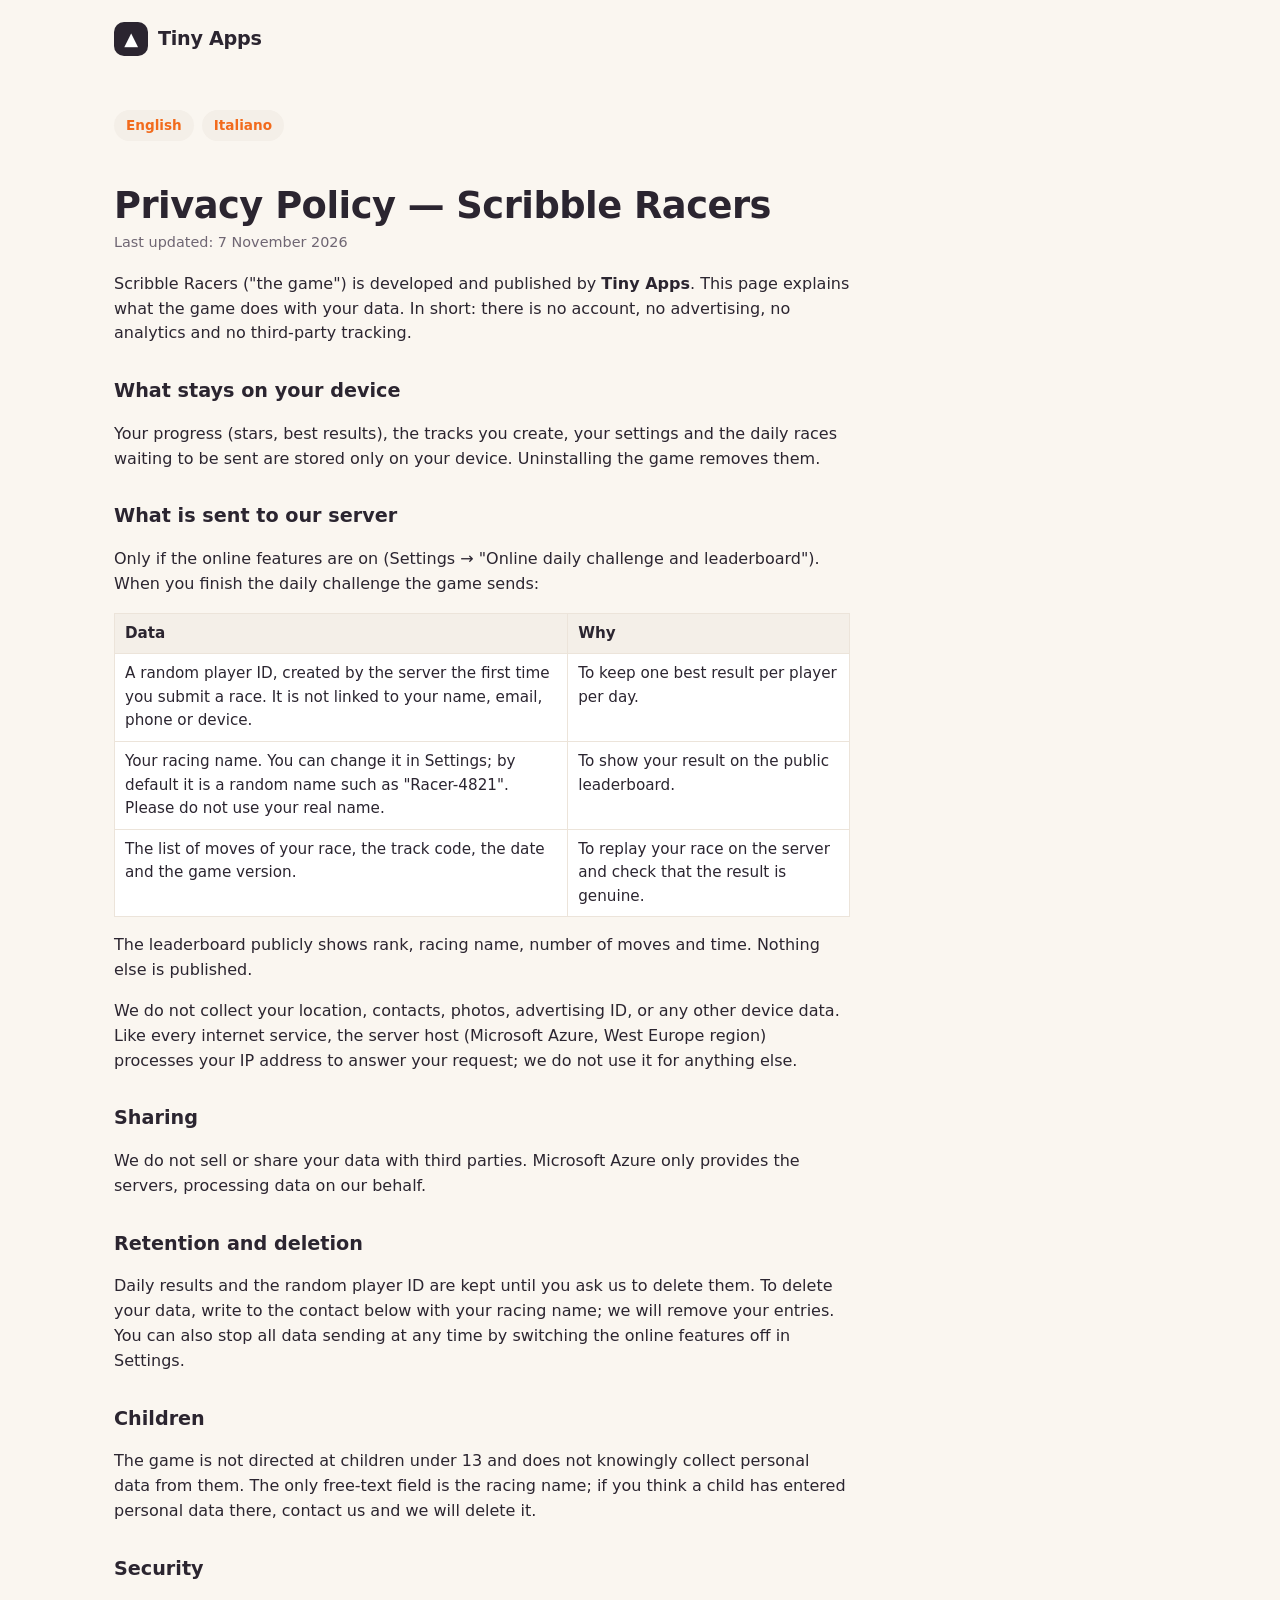
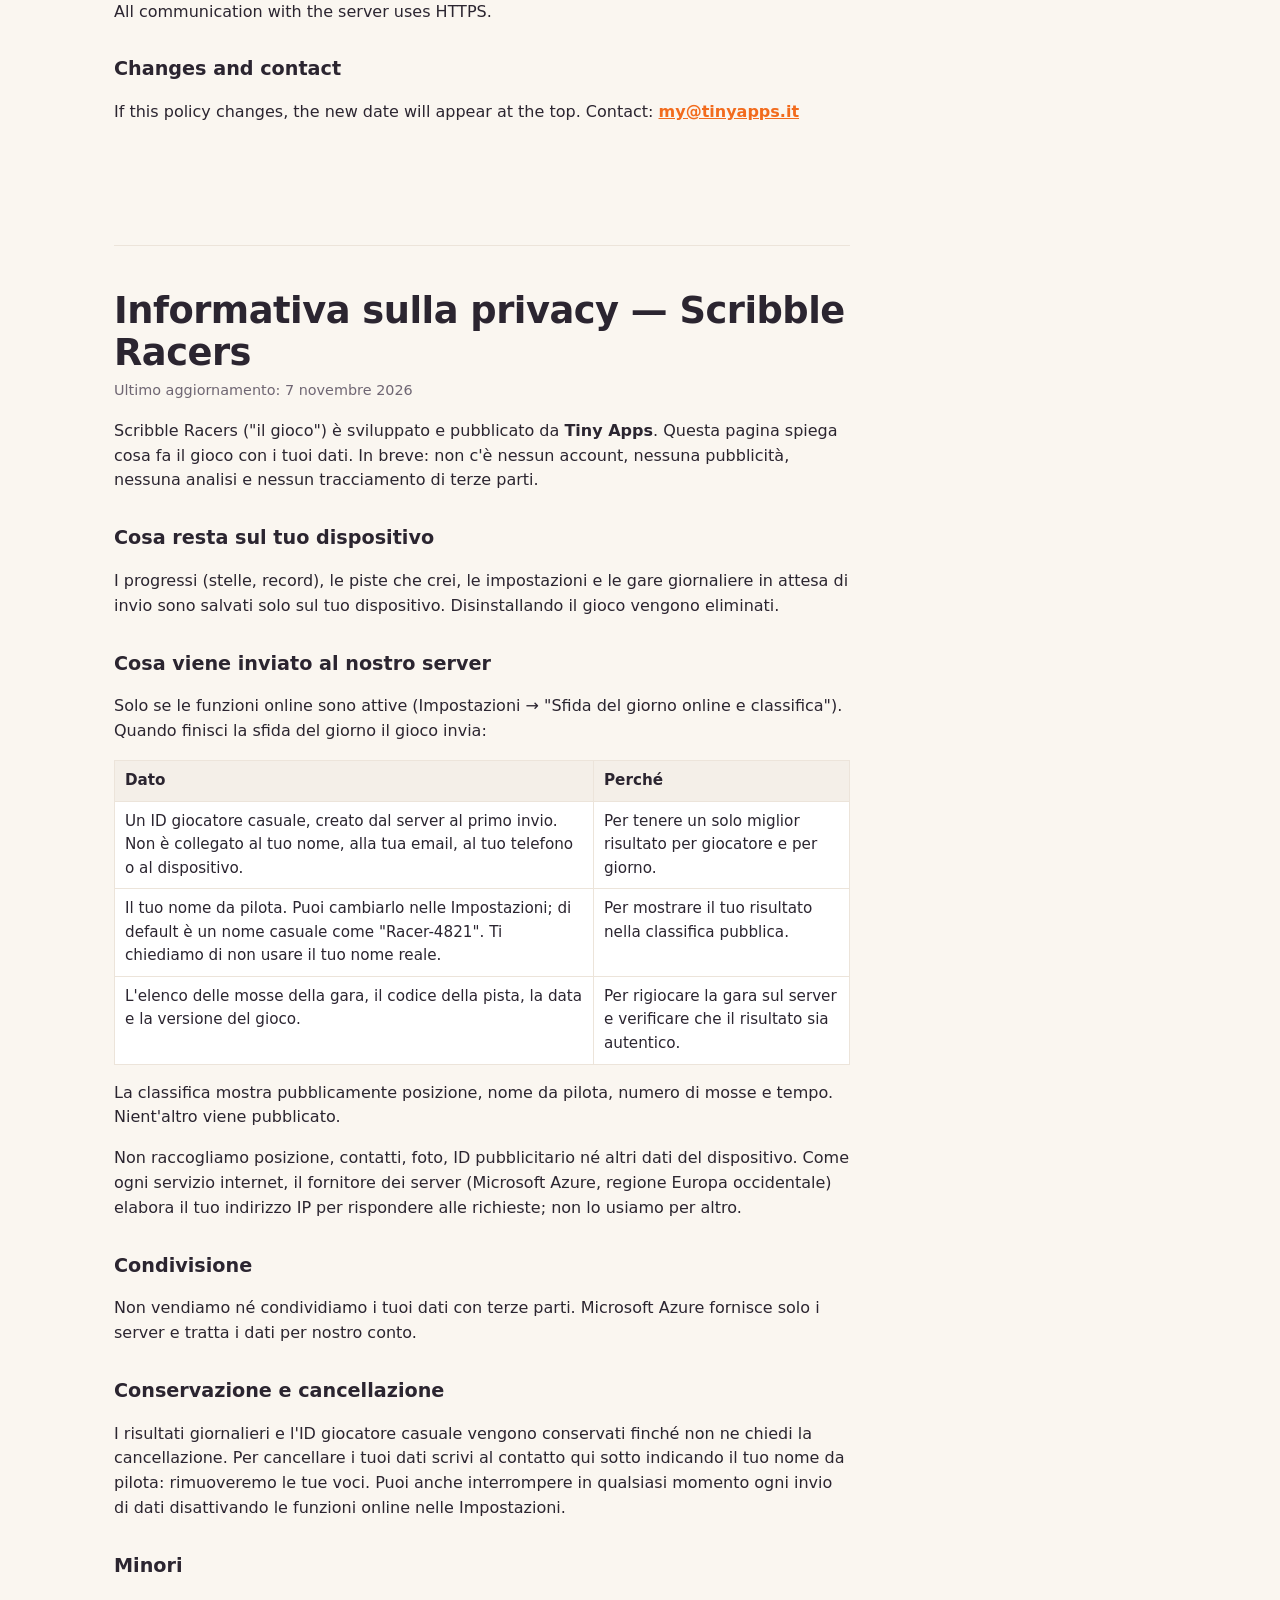
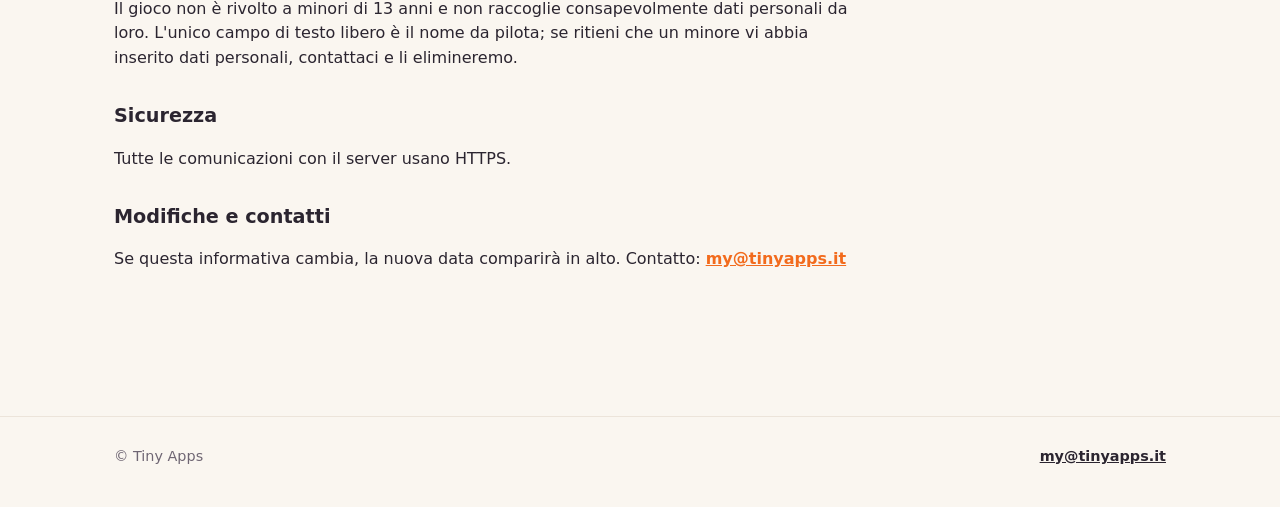
==== scribble-racers/privacy/index.html @ 5f65c5de "Add contact page, game privacy policies and CLAUDE.md - contact.html with my@tinyapps.it - Unlinked " ====
<!DOCTYPE html>
<html lang="en">
<head>
<meta charset="utf-8">
<meta name="viewport" content="width=device-width, initial-scale=1">
<title>Scribble Racers – Privacy Policy · Tiny Apps</title>
<meta name="description" content="Privacy policy of Scribble Racers, a game by Tiny Apps.">
<link rel="icon" href="data:image/svg+xml,<svg xmlns='http://www.w3.org/2000/svg' viewBox='0 0 100 100'><text y='.9em' font-size='90'>🎮</text></svg>">
<link rel="stylesheet" href="/style.css">
</head>
<body>
<div class="wrap">
  <nav>
    <a class="brand" href="/"><span class="mark">▲</span><span class="name">Tiny Apps</span></a>
  </nav>

  <main class="legal">
    <div class="langnav"><a href="#en">English</a><a href="#it">Italiano</a></div>

    <section id="en" lang="en">
      <h1>Privacy Policy — Scribble Racers</h1>
      <p class="date">Last updated: 7 November 2026</p>
      <p>Scribble Racers ("the game") is developed and published by <strong>Tiny Apps</strong>. This page explains what the game does with your data. In short: there is no account, no advertising, no analytics and no third-party tracking.</p>

      <h2>What stays on your device</h2>
      <p>Your progress (stars, best results), the tracks you create, your settings and the daily races waiting to be sent are stored only on your device. Uninstalling the game removes them.</p>

      <h2>What is sent to our server</h2>
      <p>Only if the online features are on (Settings &rarr; "Online daily challenge and leaderboard"). When you finish the daily challenge the game sends:</p>
      <table>
        <tr><th>Data</th><th>Why</th></tr>
        <tr><td>A random player ID, created by the server the first time you submit a race. It is not linked to your name, email, phone or device.</td><td>To keep one best result per player per day.</td></tr>
        <tr><td>Your racing name. You can change it in Settings; by default it is a random name such as "Racer-4821". Please do not use your real name.</td><td>To show your result on the public leaderboard.</td></tr>
        <tr><td>The list of moves of your race, the track code, the date and the game version.</td><td>To replay your race on the server and check that the result is genuine.</td></tr>
      </table>
      <p>The leaderboard publicly shows rank, racing name, number of moves and time. Nothing else is published.</p>
      <p>We do not collect your location, contacts, photos, advertising ID, or any other device data. Like every internet service, the server host (Microsoft Azure, West Europe region) processes your IP address to answer your request; we do not use it for anything else.</p>

      <h2>Sharing</h2>
      <p>We do not sell or share your data with third parties. Microsoft Azure only provides the servers, processing data on our behalf.</p>

      <h2>Retention and deletion</h2>
      <p>Daily results and the random player ID are kept until you ask us to delete them. To delete your data, write to the contact below with your racing name; we will remove your entries. You can also stop all data sending at any time by switching the online features off in Settings.</p>

      <h2>Children</h2>
      <p>The game is not directed at children under 13 and does not knowingly collect personal data from them. The only free-text field is the racing name; if you think a child has entered personal data there, contact us and we will delete it.</p>

      <h2>Security</h2>
      <p>All communication with the server uses HTTPS.</p>

      <h2>Changes and contact</h2>
      <p>If this policy changes, the new date will appear at the top. Contact: <a href="mailto:my@tinyapps.it">my@tinyapps.it</a></p>
    </section>

    <hr>

    <section id="it" lang="it">
      <h1>Informativa sulla privacy — Scribble Racers</h1>
      <p class="date">Ultimo aggiornamento: 7 novembre 2026</p>
      <p>Scribble Racers ("il gioco") è sviluppato e pubblicato da <strong>Tiny Apps</strong>. Questa pagina spiega cosa fa il gioco con i tuoi dati. In breve: non c'è nessun account, nessuna pubblicità, nessuna analisi e nessun tracciamento di terze parti.</p>

      <h2>Cosa resta sul tuo dispositivo</h2>
      <p>I progressi (stelle, record), le piste che crei, le impostazioni e le gare giornaliere in attesa di invio sono salvati solo sul tuo dispositivo. Disinstallando il gioco vengono eliminati.</p>

      <h2>Cosa viene inviato al nostro server</h2>
      <p>Solo se le funzioni online sono attive (Impostazioni &rarr; "Sfida del giorno online e classifica"). Quando finisci la sfida del giorno il gioco invia:</p>
      <table>
        <tr><th>Dato</th><th>Perché</th></tr>
        <tr><td>Un ID giocatore casuale, creato dal server al primo invio. Non è collegato al tuo nome, alla tua email, al tuo telefono o al dispositivo.</td><td>Per tenere un solo miglior risultato per giocatore e per giorno.</td></tr>
        <tr><td>Il tuo nome da pilota. Puoi cambiarlo nelle Impostazioni; di default è un nome casuale come "Racer-4821". Ti chiediamo di non usare il tuo nome reale.</td><td>Per mostrare il tuo risultato nella classifica pubblica.</td></tr>
        <tr><td>L'elenco delle mosse della gara, il codice della pista, la data e la versione del gioco.</td><td>Per rigiocare la gara sul server e verificare che il risultato sia autentico.</td></tr>
      </table>
      <p>La classifica mostra pubblicamente posizione, nome da pilota, numero di mosse e tempo. Nient'altro viene pubblicato.</p>
      <p>Non raccogliamo posizione, contatti, foto, ID pubblicitario né altri dati del dispositivo. Come ogni servizio internet, il fornitore dei server (Microsoft Azure, regione Europa occidentale) elabora il tuo indirizzo IP per rispondere alle richieste; non lo usiamo per altro.</p>

      <h2>Condivisione</h2>
      <p>Non vendiamo né condividiamo i tuoi dati con terze parti. Microsoft Azure fornisce solo i server e tratta i dati per nostro conto.</p>

      <h2>Conservazione e cancellazione</h2>
      <p>I risultati giornalieri e l'ID giocatore casuale vengono conservati finché non ne chiedi la cancellazione. Per cancellare i tuoi dati scrivi al contatto qui sotto indicando il tuo nome da pilota: rimuoveremo le tue voci. Puoi anche interrompere in qualsiasi momento ogni invio di dati disattivando le funzioni online nelle Impostazioni.</p>

      <h2>Minori</h2>
      <p>Il gioco non è rivolto a minori di 13 anni e non raccoglie consapevolmente dati personali da loro. L'unico campo di testo libero è il nome da pilota; se ritieni che un minore vi abbia inserito dati personali, contattaci e li elimineremo.</p>

      <h2>Sicurezza</h2>
      <p>Tutte le comunicazioni con il server usano HTTPS.</p>

      <h2>Modifiche e contatti</h2>
      <p>Se questa informativa cambia, la nuova data comparirà in alto. Contatto: <a href="mailto:my@tinyapps.it">my@tinyapps.it</a></p>
    </section>
  </main>
</div>

<footer>
  <div class="wrap">
    <span>© Tiny Apps</span>
    <a href="mailto:my@tinyapps.it">my@tinyapps.it</a>
  </div>
</footer>
</body>
</html>
---- style.css ----
:root {
  --bg: #faf6f0;
  --card: #ffffff;
  --ink: #2b2530;
  --muted: #6f6673;
  --line: #ece4da;
  --accent: #f26b1d;
  --accent-soft: #fff1e7;
  --blue: #2f5fd0;
  --shadow: 0 1px 2px rgba(43, 37, 48, .06), 0 12px 32px rgba(43, 37, 48, .08);
  --radius: 20px;
}
* { box-sizing: border-box; }
html { scroll-behavior: smooth; }
body {
  margin: 0;
  font-family: "Inter", ui-sans-serif, system-ui, -apple-system, "Segoe UI", Roboto, sans-serif;
  color: var(--ink);
  background: var(--bg);
  line-height: 1.55;
  -webkit-font-smoothing: antialiased;
}
a { color: inherit; }
.wrap { max-width: 1100px; margin: 0 auto; padding: 0 24px; }

/* Nav */
nav { display: flex; align-items: center; justify-content: space-between; padding: 22px 0; }
.brand { display: flex; align-items: center; gap: 10px; font-weight: 800; font-size: 1.2rem; letter-spacing: -.3px; text-decoration: none; }
.brand .mark {
  width: 34px; height: 34px; border-radius: 10px; display: grid; place-items: center;
  background: var(--ink); color: #fff; font-size: 18px;
}
.nav-right { display: flex; align-items: center; gap: 18px; }
.nav-right a.navlink { text-decoration: none; color: var(--muted); font-weight: 600; font-size: .95rem; }
.nav-right a.navlink:hover, .nav-right a.navlink[aria-current] { color: var(--ink); }
.lang { display: inline-flex; border: 1px solid var(--line); background: #fff; border-radius: 999px; padding: 3px; }
.lang button {
  border: 0; background: transparent; font: inherit; font-weight: 700; font-size: .8rem;
  padding: 5px 11px; border-radius: 999px; cursor: pointer; color: var(--muted);
}
.lang button.active { background: var(--ink); color: #fff; }
@media (max-width: 560px) { .nav-right { gap: 12px; } .nav-right a.navlink.opt { display: none; } }
@media (max-width: 400px) { .brand .name { display: none; } }

/* Hero */
.hero { padding: 56px 0 64px; display: grid; gap: 28px; }
.eyebrow {
  display: inline-block; font-size: .78rem; font-weight: 800; letter-spacing: .12em; text-transform: uppercase;
  color: var(--accent);
}
.hero h1 { margin: 10px 0 0; font-size: clamp(2.2rem, 5vw, 3.6rem); line-height: 1.08; letter-spacing: -1.5px; max-width: 16ch; }
.hero .lead { margin: 0; font-size: 1.15rem; color: var(--muted); max-width: 62ch; }
.support {
  display: flex; gap: 16px; align-items: flex-start; background: var(--card); border: 1px solid var(--line);
  border-radius: var(--radius); padding: 20px 22px; max-width: 760px;
}
.support .ico { font-size: 26px; line-height: 1; }
.support p { margin: 0; color: var(--ink); }
.support a { color: var(--accent); font-weight: 700; }

section { padding: 8px 0 56px; }
.section-head { display: flex; flex-wrap: wrap; align-items: baseline; justify-content: space-between; gap: 16px; margin-bottom: 22px; }
.section-head h2 { margin: 0; font-size: 1.6rem; letter-spacing: -.5px; }
.section-head span { color: var(--muted); font-size: .95rem; }

/* Featured games */
.featured { display: grid; gap: 28px; grid-template-columns: repeat(2, 1fr); }
@media (max-width: 860px) { .featured { grid-template-columns: 1fr; } }
.game {
  background: var(--card); border-radius: var(--radius); overflow: hidden; box-shadow: var(--shadow);
  display: flex; flex-direction: column; border: 1px solid var(--line);
  transition: transform .25s ease, box-shadow .25s ease;
}
.game:hover { transform: translateY(-4px); box-shadow: 0 2px 4px rgba(43,37,48,.06), 0 22px 48px rgba(43,37,48,.14); }
.media { position: relative; aspect-ratio: 16 / 10; overflow: hidden; background: #efe6da; }
.media img { position: absolute; inset: 0; width: 100%; height: 100%; object-fit: cover; transition: opacity .45s ease, transform .6s ease; }
.media img.shot { opacity: 0; }
.game:hover .media img.shot { opacity: 1; }
.game:hover .media img { transform: scale(1.03); }
.game.sr .media { background: #ecebe6; }
.game.sr .media img.cover { object-fit: contain; }
.game.oc .media { background: #ecd6b3; }
.game.oc .media img.cover { object-fit: contain; padding: 12px; }
.status {
  position: absolute; top: 14px; left: 14px; z-index: 2; font-size: .75rem; font-weight: 800;
  padding: 5px 11px; border-radius: 999px; background: rgba(255,255,255,.92); color: var(--ink);
  backdrop-filter: blur(4px); box-shadow: 0 2px 8px rgba(0,0,0,.08);
}
.status::before { content: ""; display: inline-block; width: 7px; height: 7px; border-radius: 50%; margin-right: 7px; vertical-align: 1px; background: #2fb36b; }
.status.dev::before { background: #f2a81d; }
.game .body { padding: 24px 26px 26px; display: flex; flex-direction: column; gap: 12px; flex: 1; }
.game h3 { margin: 0; font-size: 1.6rem; letter-spacing: -.5px; }
.game .tagline { margin: 0; font-weight: 700; color: var(--accent); }
.game.sr .tagline { color: #d0342c; }
.game p.desc { margin: 0; color: var(--muted); }
.chips { display: flex; flex-wrap: wrap; gap: 6px; }
.chip { font-size: .75rem; font-weight: 700; padding: 4px 10px; border-radius: 999px; background: #f4efe8; color: var(--muted); }
.stores { margin-top: auto; padding-top: 10px; display: flex; flex-wrap: wrap; gap: 10px; align-items: center; }
.store {
  display: inline-flex; align-items: center; gap: 10px; text-decoration: none;
  padding: 9px 16px 9px 12px; border-radius: 12px; background: var(--ink); color: #fff;
  min-height: 48px; transition: filter .2s, transform .2s;
}
.store:hover { filter: brightness(1.2); }
.store svg { width: 24px; height: 24px; flex: none; }
.store .lbl { display: flex; flex-direction: column; line-height: 1.1; }
.store .lbl small { font-size: .68rem; opacity: .75; font-weight: 600; }
.store .lbl b { font-size: 1rem; }
.store.itch { background: #fa5c5c; }
.store.disabled {
  background: #e9e4de; color: #9a9298; cursor: not-allowed; pointer-events: none; position: relative;
}
.store.disabled svg { filter: grayscale(1); opacity: .55; }
.store .lbl small.soon { color: var(--accent); opacity: 1; font-weight: 800; text-transform: uppercase; letter-spacing: .05em; font-size: .62rem; }

/* Other games */
.others { display: grid; gap: 20px; grid-template-columns: repeat(auto-fit, minmax(300px, 1fr)); }
.mini {
  display: flex; gap: 18px; align-items: flex-start; background: var(--card); border: 1px solid var(--line);
  border-radius: var(--radius); padding: 20px; text-decoration: none; transition: transform .2s, border-color .2s;
}
.mini:hover { transform: translateY(-3px); border-color: #dccfbf; }
.mini .icon { width: 52px; height: 52px; flex: none; border-radius: 14px; display: grid; place-items: center; font-size: 26px; background: #e9f3e3; }
.mini:nth-child(2) .icon { background: #e3edfb; }
.mini h3 { margin: 0 0 2px; font-size: 1.15rem; }
.mini .host { font-size: .8rem; font-weight: 700; color: var(--accent); }
.mini p { margin: 6px 0 0; color: var(--muted); font-size: .95rem; }
.mini .go { margin-top: 10px; font-weight: 700; font-size: .9rem; }

footer { border-top: 1px solid var(--line); padding: 28px 0 40px; color: var(--muted); font-size: .9rem; }
footer .wrap { display: flex; flex-wrap: wrap; gap: 12px; justify-content: space-between; }
footer a { color: var(--ink); font-weight: 600; }

@media (prefers-reduced-motion: reduce) { * { transition: none !important; scroll-behavior: auto !important; } }

/* Contact page */
.contact { padding: 56px 0 72px; max-width: 760px; }
.contact h1 { margin: 10px 0 14px; font-size: clamp(2rem, 4.5vw, 3rem); line-height: 1.1; letter-spacing: -1px; }
.contact .lead { margin: 0 0 28px; font-size: 1.1rem; color: var(--muted); }
.mailbox {
  display: flex; flex-wrap: wrap; align-items: center; gap: 14px 18px; background: var(--card); border: 1px solid var(--line);
  border-radius: var(--radius); padding: 22px 24px; box-shadow: var(--shadow);
}
.mailbox .ico { width: 48px; height: 48px; border-radius: 14px; display: grid; place-items: center; font-size: 24px; background: var(--accent-soft); flex: none; }
.mailbox .addr { flex: 1; min-width: 200px; }
.mailbox .addr small { display: block; color: var(--muted); font-weight: 600; font-size: .8rem; }
.mailbox .addr a { font-size: 1.3rem; font-weight: 800; text-decoration: none; word-break: break-all; }
.mailbox .addr a:hover { color: var(--accent); }
.btn {
  border: 0; font: inherit; cursor: pointer; text-decoration: none; font-weight: 700; font-size: .9rem;
  padding: 10px 16px; border-radius: 12px; background: var(--ink); color: #fff;
}
.btn.ghost { background: #f4efe8; color: var(--ink); }
.btn:hover { filter: brightness(1.15); }
.contact .note { margin-top: 22px; color: var(--muted); font-size: .95rem; }
.contact .note a { color: var(--accent); font-weight: 700; }

/* Legal pages (privacy policies, not linked from the site) */
.legal { max-width: 46rem; padding: 32px 0 72px; }
.legal .langnav { display: flex; gap: 8px; margin-bottom: 8px; }
.legal .langnav a { text-decoration: none; font-weight: 700; font-size: .85rem; padding: 5px 12px; border-radius: 999px; background: #f4efe8; }
.legal .langnav a:hover { background: var(--accent-soft); color: var(--accent); }
.legal h1 { font-size: clamp(1.7rem, 4vw, 2.3rem); line-height: 1.15; letter-spacing: -.5px; margin: 28px 0 4px; }
.legal h2 { font-size: 1.2rem; margin: 30px 0 6px; }
.legal .date { color: var(--muted); font-size: .9rem; margin: 0 0 18px; }
.legal p, .legal li { color: var(--ink); }
.legal a { color: var(--accent); font-weight: 600; }
.legal ul { padding-left: 1.3rem; }
.legal table { border-collapse: collapse; width: 100%; margin: 14px 0; font-size: .95rem; background: var(--card); }
.legal th, .legal td { border: 1px solid var(--line); padding: 8px 10px; text-align: left; vertical-align: top; }
.legal th { background: #f4efe8; }
.legal hr { border: 0; border-top: 1px solid var(--line); margin: 48px 0 8px; }
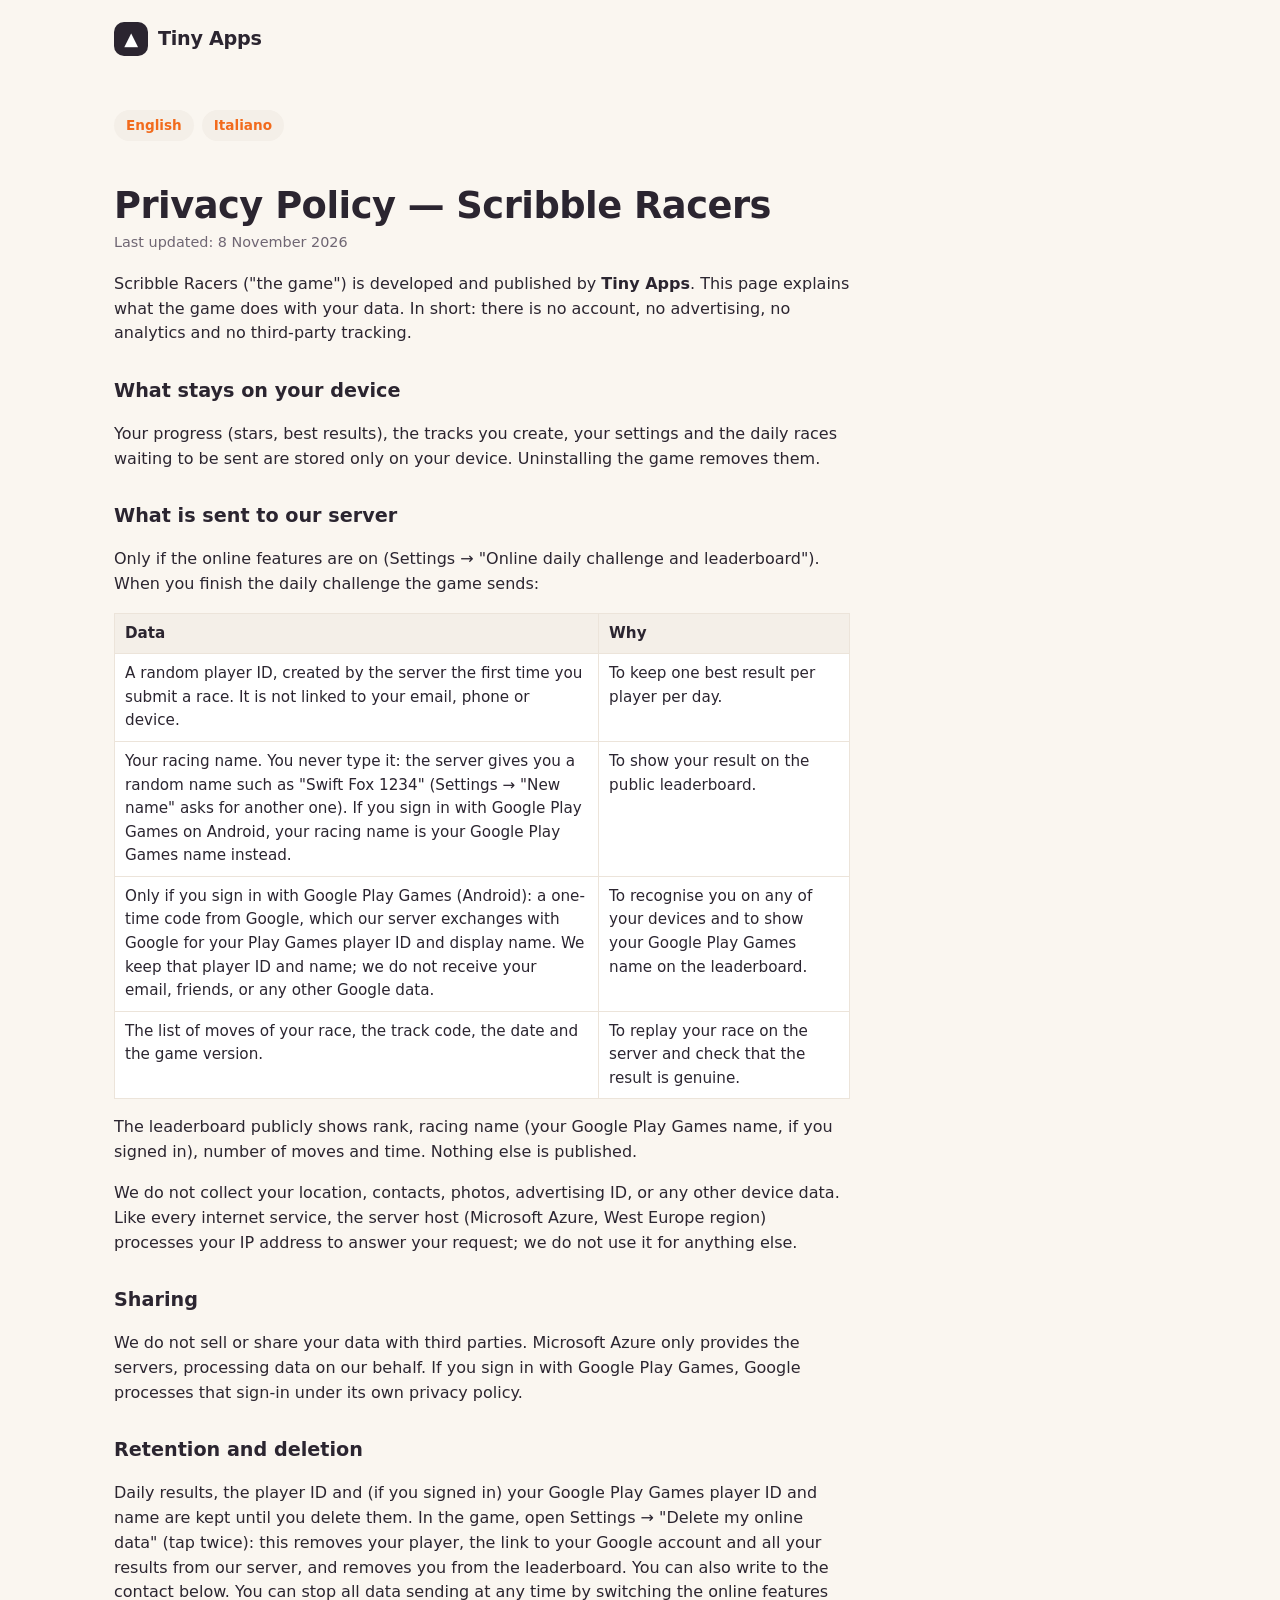
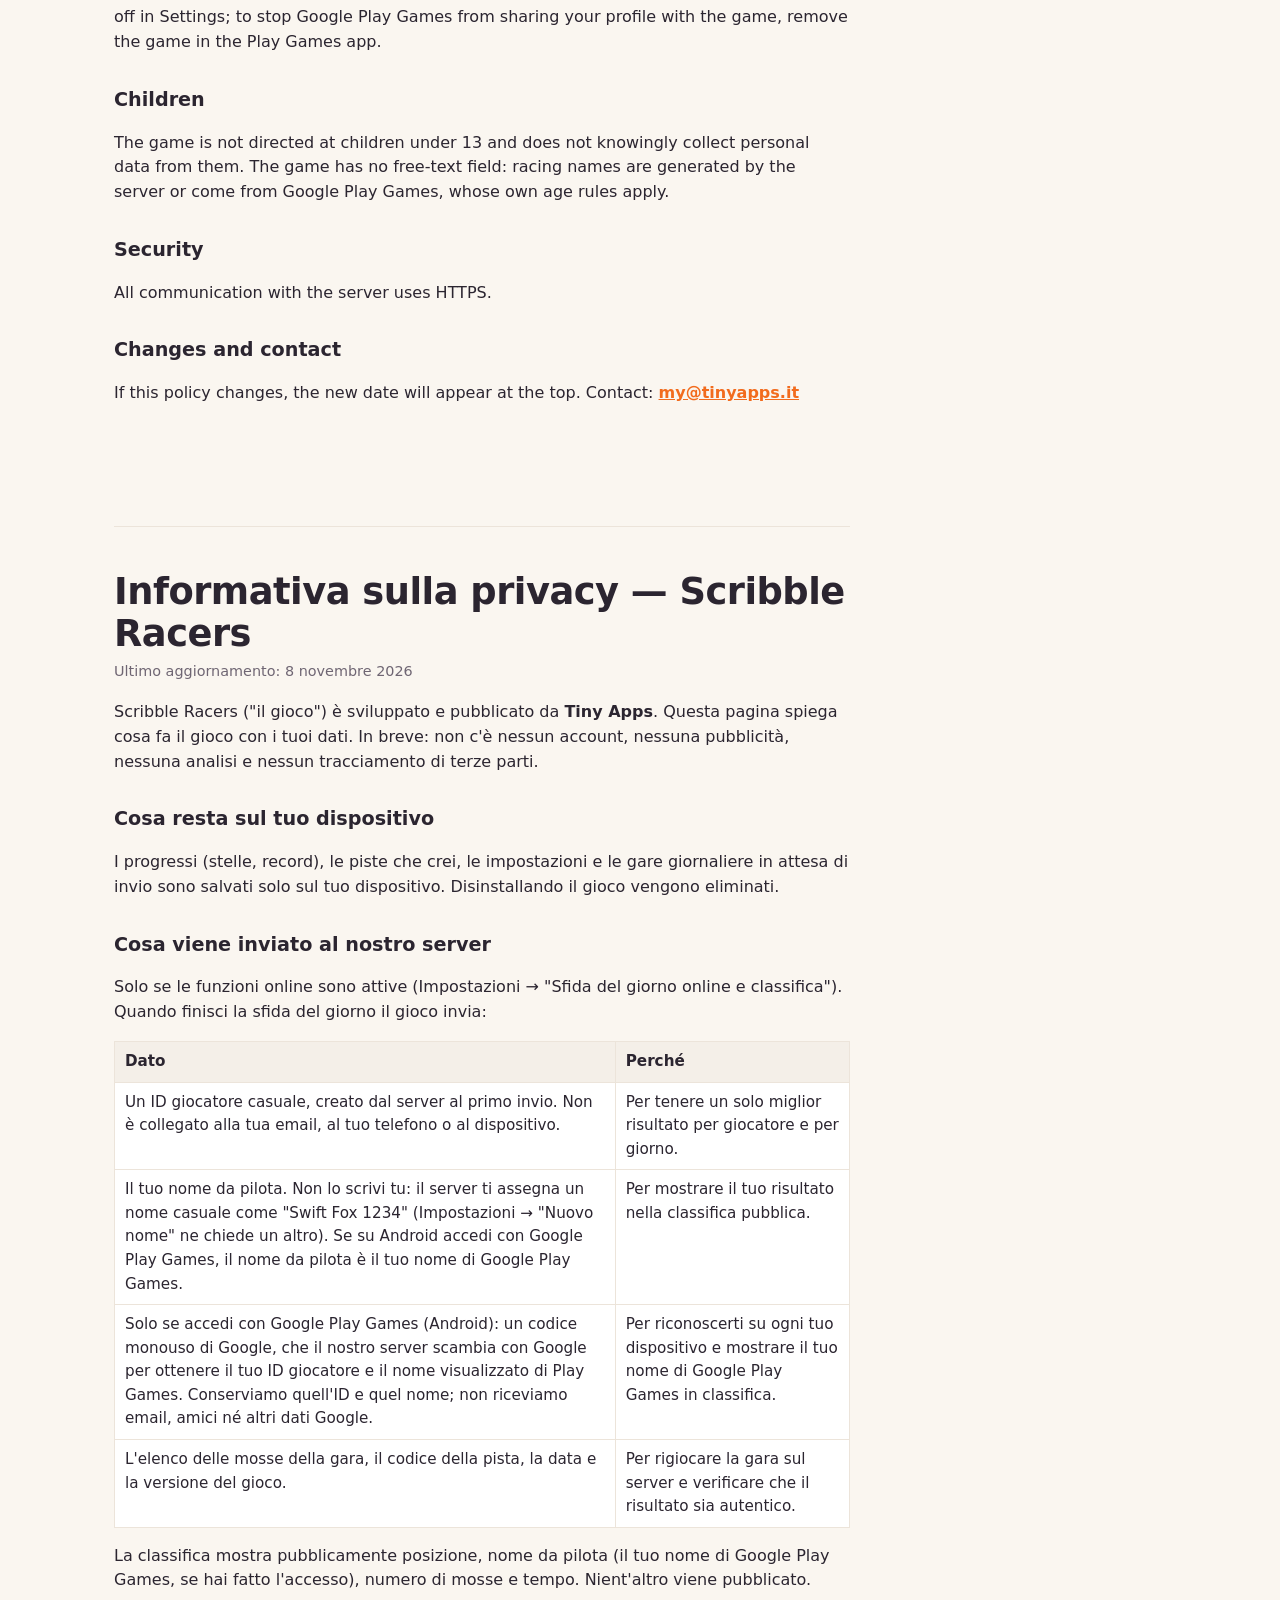
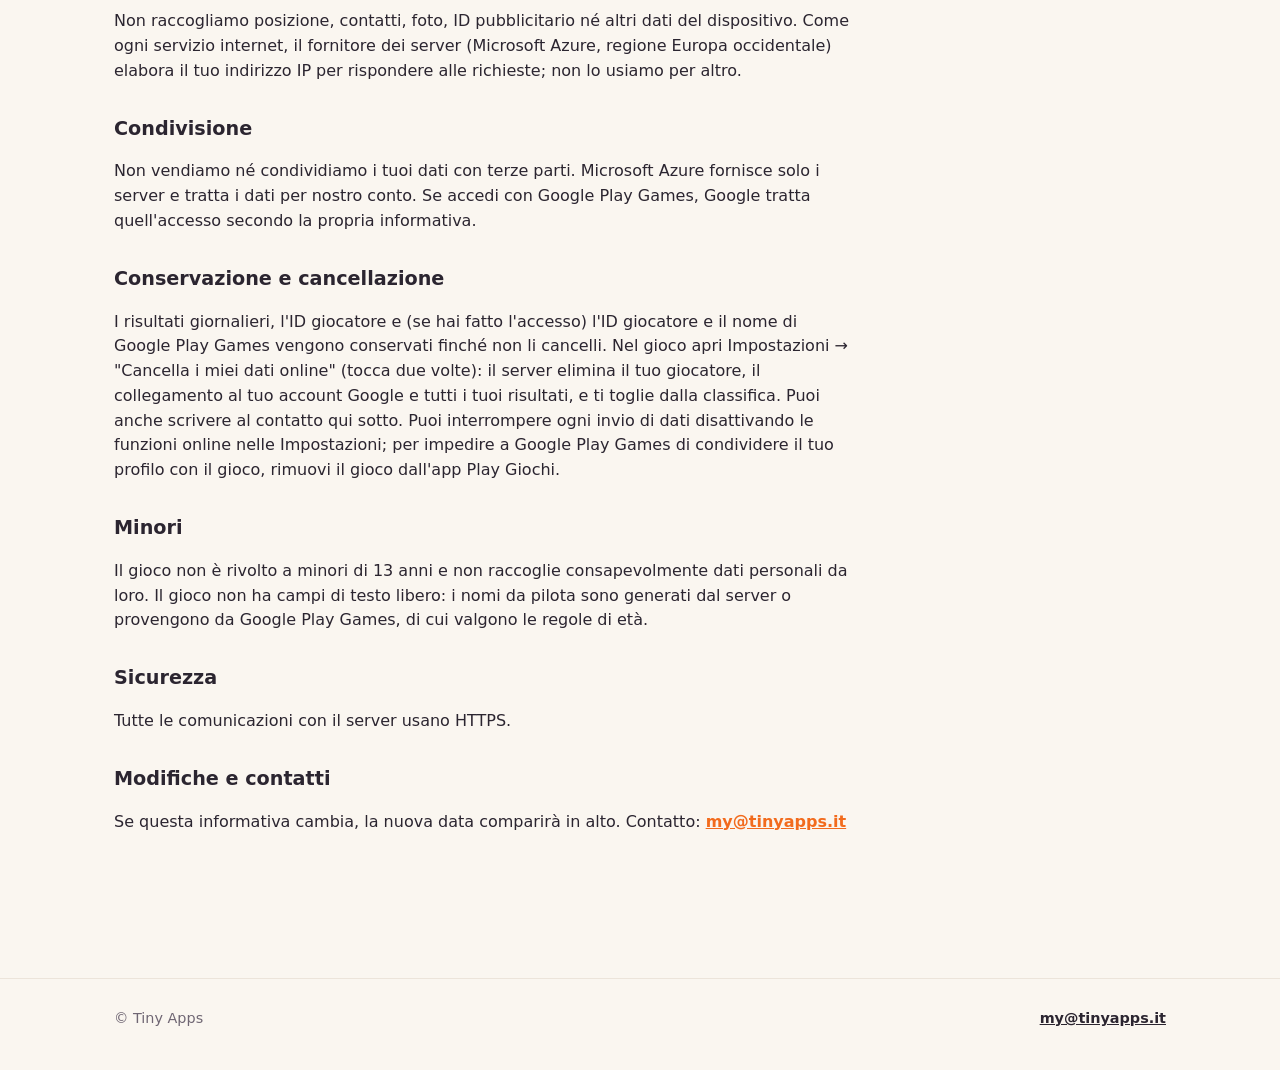
==== commit 5310db02: "Update Scribble Racers privacy policy: Google Play Games sign-in, generated names, in-game data dele" ====
--- a/scribble-racers/privacy/index.html
+++ b/scribble-racers/privacy/index.html
@@ -19,7 +19,7 @@
 
     <section id="en" lang="en">
       <h1>Privacy Policy — Scribble Racers</h1>
-      <p class="date">Last updated: 7 November 2026</p>
+      <p class="date">Last updated: 8 November 2026</p>
       <p>Scribble Racers ("the game") is developed and published by <strong>Tiny Apps</strong>. This page explains what the game does with your data. In short: there is no account, no advertising, no analytics and no third-party tracking.</p>
 
       <h2>What stays on your device</h2>
@@ -29,21 +29,22 @@
       <p>Only if the online features are on (Settings &rarr; "Online daily challenge and leaderboard"). When you finish the daily challenge the game sends:</p>
       <table>
         <tr><th>Data</th><th>Why</th></tr>
-        <tr><td>A random player ID, created by the server the first time you submit a race. It is not linked to your name, email, phone or device.</td><td>To keep one best result per player per day.</td></tr>
-        <tr><td>Your racing name. You can change it in Settings; by default it is a random name such as "Racer-4821". Please do not use your real name.</td><td>To show your result on the public leaderboard.</td></tr>
+        <tr><td>A random player ID, created by the server the first time you submit a race. It is not linked to your email, phone or device.</td><td>To keep one best result per player per day.</td></tr>
+        <tr><td>Your racing name. You never type it: the server gives you a random name such as "Swift Fox 1234" (Settings &rarr; "New name" asks for another one). If you sign in with Google Play Games on Android, your racing name is your Google Play Games name instead.</td><td>To show your result on the public leaderboard.</td></tr>
+        <tr><td>Only if you sign in with Google Play Games (Android): a one-time code from Google, which our server exchanges with Google for your Play Games player ID and display name. We keep that player ID and name; we do not receive your email, friends, or any other Google data.</td><td>To recognise you on any of your devices and to show your Google Play Games name on the leaderboard.</td></tr>
         <tr><td>The list of moves of your race, the track code, the date and the game version.</td><td>To replay your race on the server and check that the result is genuine.</td></tr>
       </table>
-      <p>The leaderboard publicly shows rank, racing name, number of moves and time. Nothing else is published.</p>
+      <p>The leaderboard publicly shows rank, racing name (your Google Play Games name, if you signed in), number of moves and time. Nothing else is published.</p>
       <p>We do not collect your location, contacts, photos, advertising ID, or any other device data. Like every internet service, the server host (Microsoft Azure, West Europe region) processes your IP address to answer your request; we do not use it for anything else.</p>
 
       <h2>Sharing</h2>
-      <p>We do not sell or share your data with third parties. Microsoft Azure only provides the servers, processing data on our behalf.</p>
+      <p>We do not sell or share your data with third parties. Microsoft Azure only provides the servers, processing data on our behalf. If you sign in with Google Play Games, Google processes that sign-in under its own privacy policy.</p>
 
       <h2>Retention and deletion</h2>
-      <p>Daily results and the random player ID are kept until you ask us to delete them. To delete your data, write to the contact below with your racing name; we will remove your entries. You can also stop all data sending at any time by switching the online features off in Settings.</p>
+      <p>Daily results, the player ID and (if you signed in) your Google Play Games player ID and name are kept until you delete them. In the game, open Settings &rarr; "Delete my online data" (tap twice): this removes your player, the link to your Google account and all your results from our server, and removes you from the leaderboard. You can also write to the contact below. You can stop all data sending at any time by switching the online features off in Settings; to stop Google Play Games from sharing your profile with the game, remove the game in the Play Games app.</p>
 
       <h2>Children</h2>
-      <p>The game is not directed at children under 13 and does not knowingly collect personal data from them. The only free-text field is the racing name; if you think a child has entered personal data there, contact us and we will delete it.</p>
+      <p>The game is not directed at children under 13 and does not knowingly collect personal data from them. The game has no free-text field: racing names are generated by the server or come from Google Play Games, whose own age rules apply.</p>
 
       <h2>Security</h2>
       <p>All communication with the server uses HTTPS.</p>
@@ -56,7 +57,7 @@
 
     <section id="it" lang="it">
       <h1>Informativa sulla privacy — Scribble Racers</h1>
-      <p class="date">Ultimo aggiornamento: 7 novembre 2026</p>
+      <p class="date">Ultimo aggiornamento: 8 novembre 2026</p>
       <p>Scribble Racers ("il gioco") è sviluppato e pubblicato da <strong>Tiny Apps</strong>. Questa pagina spiega cosa fa il gioco con i tuoi dati. In breve: non c'è nessun account, nessuna pubblicità, nessuna analisi e nessun tracciamento di terze parti.</p>
 
       <h2>Cosa resta sul tuo dispositivo</h2>
@@ -66,21 +67,22 @@
       <p>Solo se le funzioni online sono attive (Impostazioni &rarr; "Sfida del giorno online e classifica"). Quando finisci la sfida del giorno il gioco invia:</p>
       <table>
         <tr><th>Dato</th><th>Perché</th></tr>
-        <tr><td>Un ID giocatore casuale, creato dal server al primo invio. Non è collegato al tuo nome, alla tua email, al tuo telefono o al dispositivo.</td><td>Per tenere un solo miglior risultato per giocatore e per giorno.</td></tr>
-        <tr><td>Il tuo nome da pilota. Puoi cambiarlo nelle Impostazioni; di default è un nome casuale come "Racer-4821". Ti chiediamo di non usare il tuo nome reale.</td><td>Per mostrare il tuo risultato nella classifica pubblica.</td></tr>
+        <tr><td>Un ID giocatore casuale, creato dal server al primo invio. Non è collegato alla tua email, al tuo telefono o al dispositivo.</td><td>Per tenere un solo miglior risultato per giocatore e per giorno.</td></tr>
+        <tr><td>Il tuo nome da pilota. Non lo scrivi tu: il server ti assegna un nome casuale come "Swift Fox 1234" (Impostazioni &rarr; "Nuovo nome" ne chiede un altro). Se su Android accedi con Google Play Games, il nome da pilota è il tuo nome di Google Play Games.</td><td>Per mostrare il tuo risultato nella classifica pubblica.</td></tr>
+        <tr><td>Solo se accedi con Google Play Games (Android): un codice monouso di Google, che il nostro server scambia con Google per ottenere il tuo ID giocatore e il nome visualizzato di Play Games. Conserviamo quell'ID e quel nome; non riceviamo email, amici né altri dati Google.</td><td>Per riconoscerti su ogni tuo dispositivo e mostrare il tuo nome di Google Play Games in classifica.</td></tr>
         <tr><td>L'elenco delle mosse della gara, il codice della pista, la data e la versione del gioco.</td><td>Per rigiocare la gara sul server e verificare che il risultato sia autentico.</td></tr>
       </table>
-      <p>La classifica mostra pubblicamente posizione, nome da pilota, numero di mosse e tempo. Nient'altro viene pubblicato.</p>
+      <p>La classifica mostra pubblicamente posizione, nome da pilota (il tuo nome di Google Play Games, se hai fatto l'accesso), numero di mosse e tempo. Nient'altro viene pubblicato.</p>
       <p>Non raccogliamo posizione, contatti, foto, ID pubblicitario né altri dati del dispositivo. Come ogni servizio internet, il fornitore dei server (Microsoft Azure, regione Europa occidentale) elabora il tuo indirizzo IP per rispondere alle richieste; non lo usiamo per altro.</p>
 
       <h2>Condivisione</h2>
-      <p>Non vendiamo né condividiamo i tuoi dati con terze parti. Microsoft Azure fornisce solo i server e tratta i dati per nostro conto.</p>
+      <p>Non vendiamo né condividiamo i tuoi dati con terze parti. Microsoft Azure fornisce solo i server e tratta i dati per nostro conto. Se accedi con Google Play Games, Google tratta quell'accesso secondo la propria informativa.</p>
 
       <h2>Conservazione e cancellazione</h2>
-      <p>I risultati giornalieri e l'ID giocatore casuale vengono conservati finché non ne chiedi la cancellazione. Per cancellare i tuoi dati scrivi al contatto qui sotto indicando il tuo nome da pilota: rimuoveremo le tue voci. Puoi anche interrompere in qualsiasi momento ogni invio di dati disattivando le funzioni online nelle Impostazioni.</p>
+      <p>I risultati giornalieri, l'ID giocatore e (se hai fatto l'accesso) l'ID giocatore e il nome di Google Play Games vengono conservati finché non li cancelli. Nel gioco apri Impostazioni &rarr; "Cancella i miei dati online" (tocca due volte): il server elimina il tuo giocatore, il collegamento al tuo account Google e tutti i tuoi risultati, e ti toglie dalla classifica. Puoi anche scrivere al contatto qui sotto. Puoi interrompere ogni invio di dati disattivando le funzioni online nelle Impostazioni; per impedire a Google Play Games di condividere il tuo profilo con il gioco, rimuovi il gioco dall'app Play Giochi.</p>
 
       <h2>Minori</h2>
-      <p>Il gioco non è rivolto a minori di 13 anni e non raccoglie consapevolmente dati personali da loro. L'unico campo di testo libero è il nome da pilota; se ritieni che un minore vi abbia inserito dati personali, contattaci e li elimineremo.</p>
+      <p>Il gioco non è rivolto a minori di 13 anni e non raccoglie consapevolmente dati personali da loro. Il gioco non ha campi di testo libero: i nomi da pilota sono generati dal server o provengono da Google Play Games, di cui valgono le regole di età.</p>
 
       <h2>Sicurezza</h2>
       <p>Tutte le comunicazioni con il server usano HTTPS.</p>
--- a/style.css
+++ b/style.css
@@ -107,6 +107,7 @@
 .store .lbl small { font-size: .68rem; opacity: .75; font-weight: 600; }
 .store .lbl b { font-size: 1rem; }
 .store.itch { background: #fa5c5c; }
+.store.tester { background: #01875f; }
 .store.disabled {
   background: #e9e4de; color: #9a9298; cursor: not-allowed; pointer-events: none; position: relative;
 }
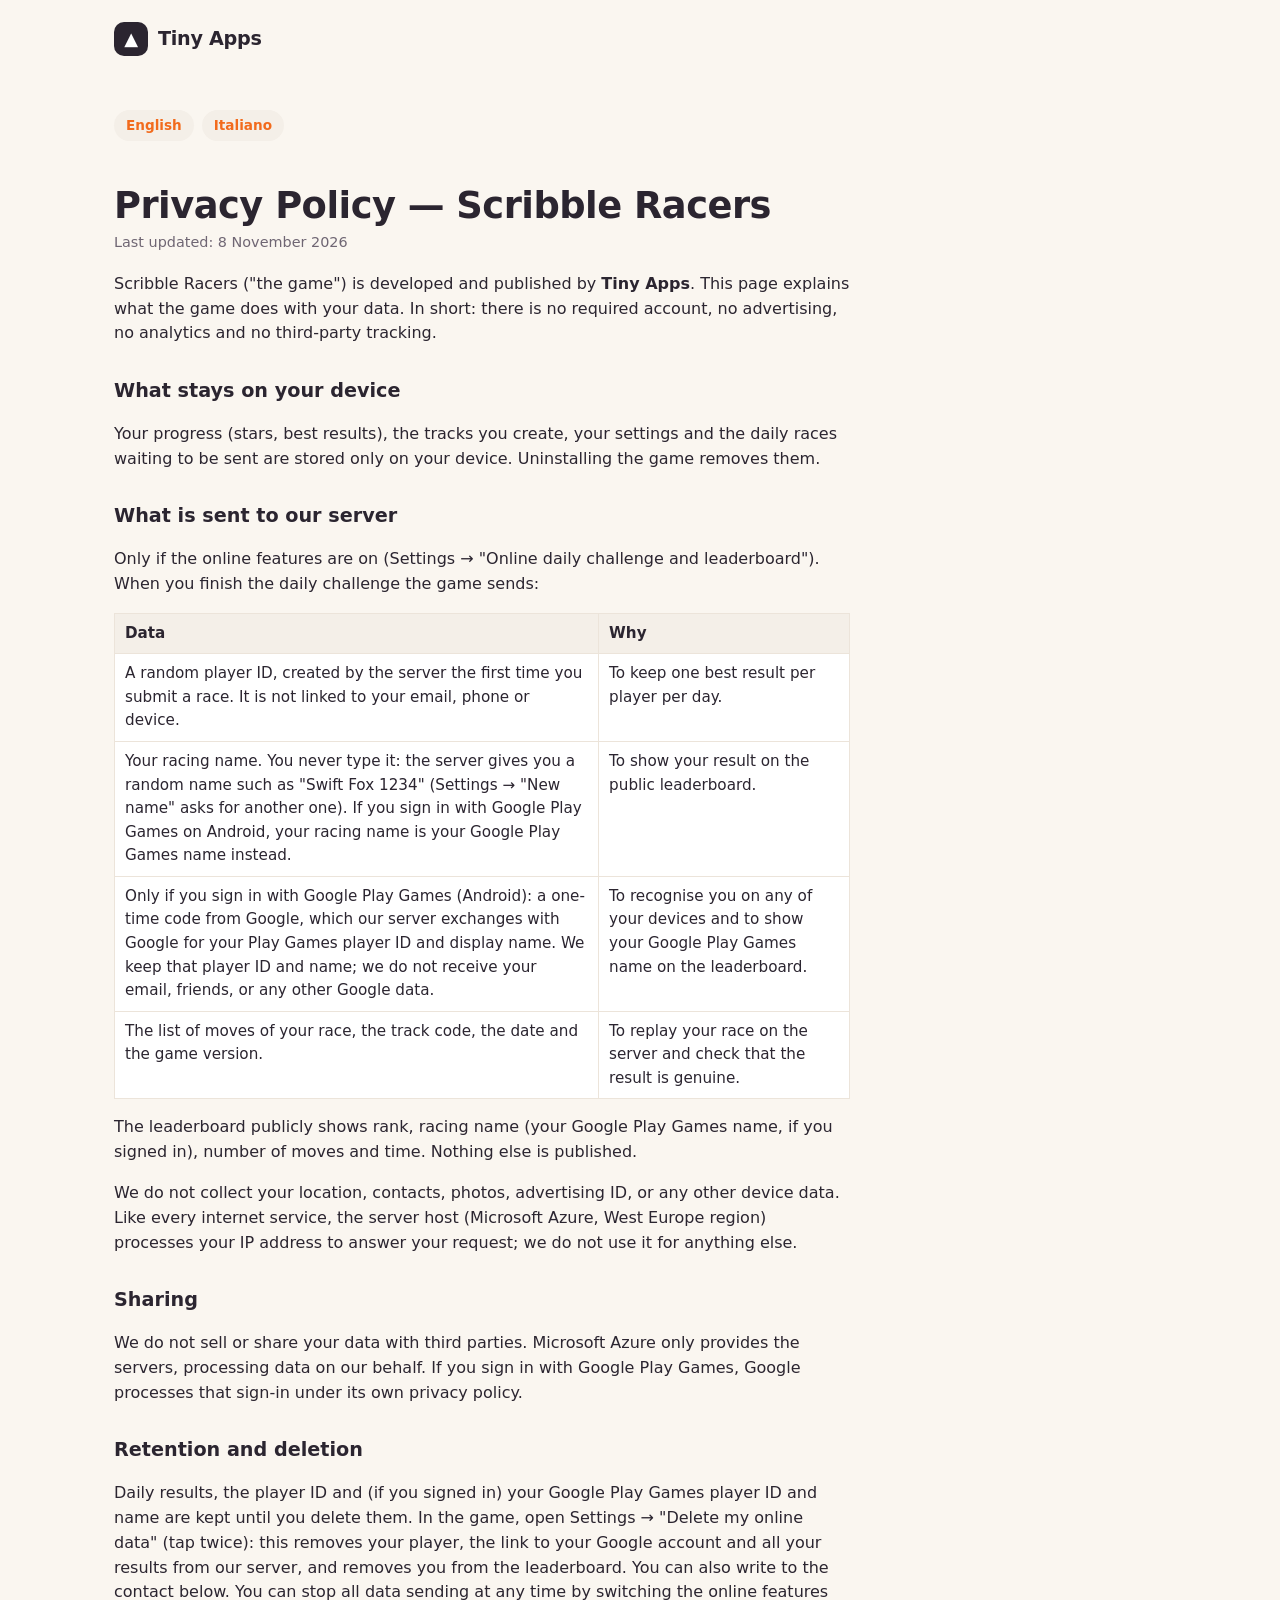
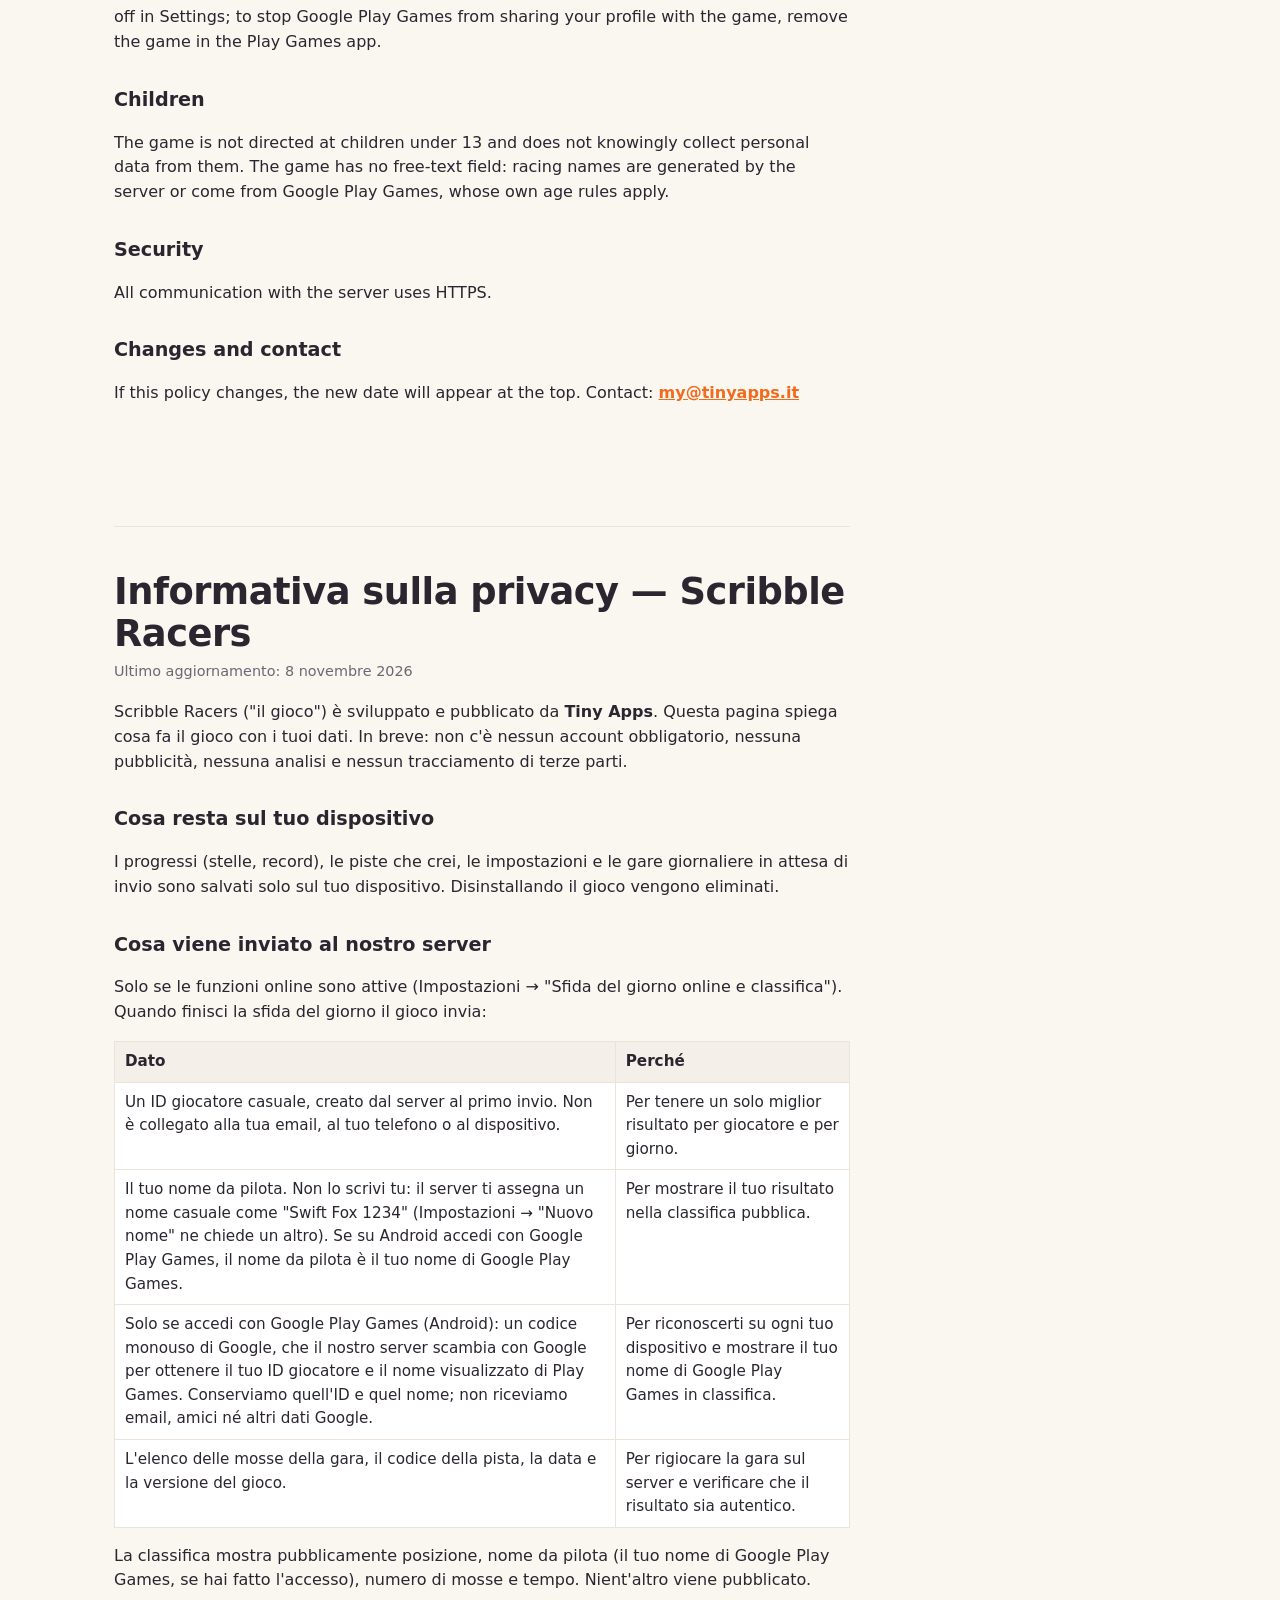
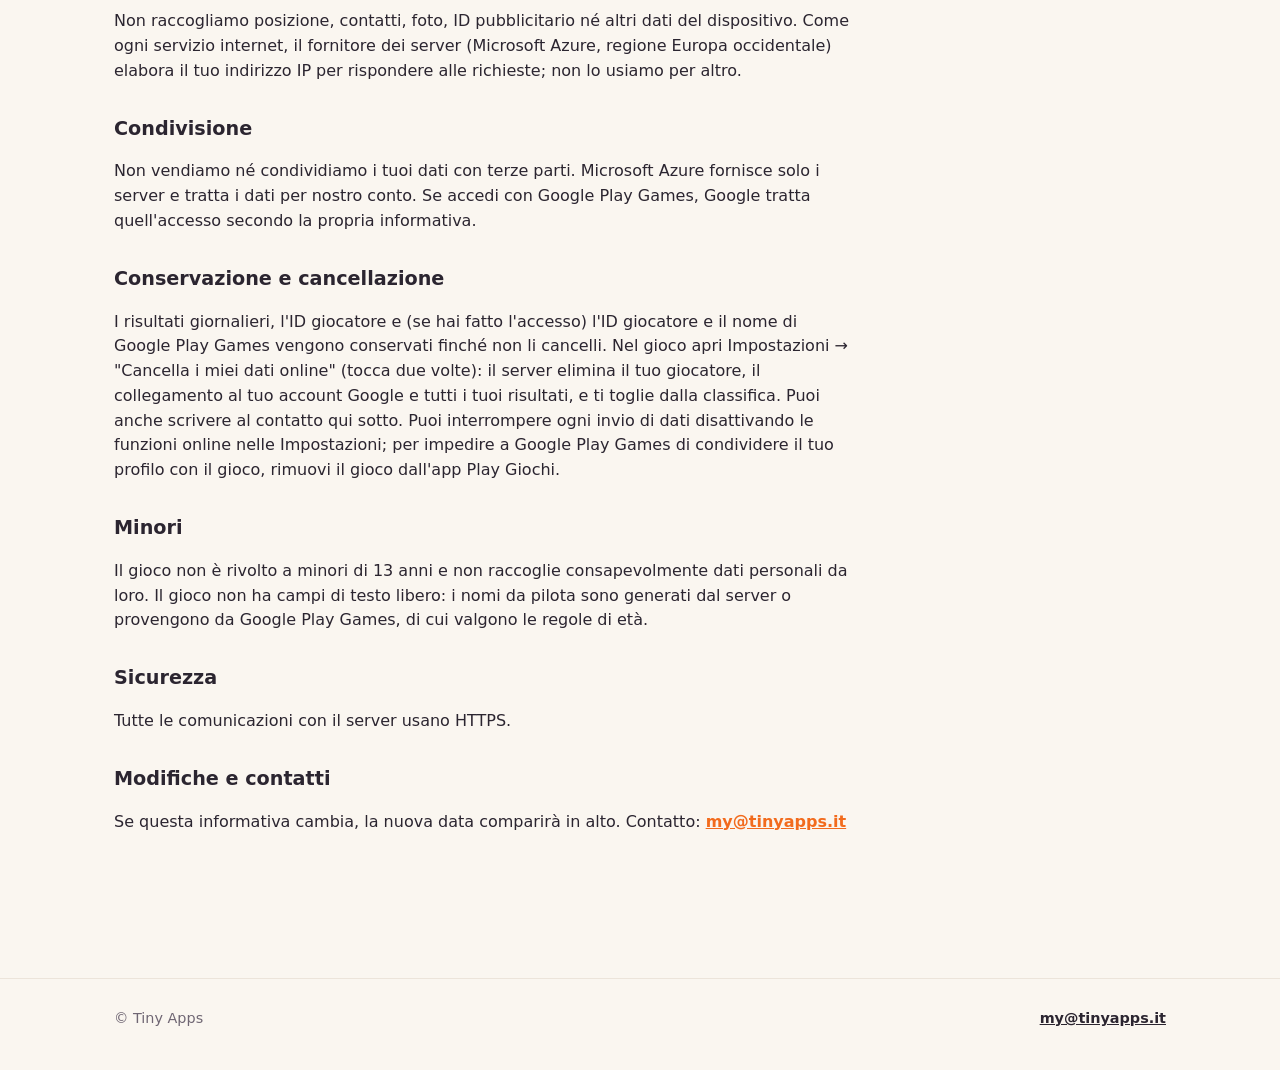
==== commit f9086a98: "Scribble Racers privacy: clarify that no account is required" ====
--- a/scribble-racers/privacy/index.html
+++ b/scribble-racers/privacy/index.html
@@ -20,7 +20,7 @@
     <section id="en" lang="en">
       <h1>Privacy Policy — Scribble Racers</h1>
       <p class="date">Last updated: 8 November 2026</p>
-      <p>Scribble Racers ("the game") is developed and published by <strong>Tiny Apps</strong>. This page explains what the game does with your data. In short: there is no account, no advertising, no analytics and no third-party tracking.</p>
+      <p>Scribble Racers ("the game") is developed and published by <strong>Tiny Apps</strong>. This page explains what the game does with your data. In short: there is no required account, no advertising, no analytics and no third-party tracking.</p>
 
       <h2>What stays on your device</h2>
       <p>Your progress (stars, best results), the tracks you create, your settings and the daily races waiting to be sent are stored only on your device. Uninstalling the game removes them.</p>
@@ -58,7 +58,7 @@
     <section id="it" lang="it">
       <h1>Informativa sulla privacy — Scribble Racers</h1>
       <p class="date">Ultimo aggiornamento: 8 novembre 2026</p>
-      <p>Scribble Racers ("il gioco") è sviluppato e pubblicato da <strong>Tiny Apps</strong>. Questa pagina spiega cosa fa il gioco con i tuoi dati. In breve: non c'è nessun account, nessuna pubblicità, nessuna analisi e nessun tracciamento di terze parti.</p>
+      <p>Scribble Racers ("il gioco") è sviluppato e pubblicato da <strong>Tiny Apps</strong>. Questa pagina spiega cosa fa il gioco con i tuoi dati. In breve: non c'è nessun account obbligatorio, nessuna pubblicità, nessuna analisi e nessun tracciamento di terze parti.</p>
 
       <h2>Cosa resta sul tuo dispositivo</h2>
       <p>I progressi (stelle, record), le piste che crei, le impostazioni e le gare giornaliere in attesa di invio sono salvati solo sul tuo dispositivo. Disinstallando il gioco vengono eliminati.</p>
